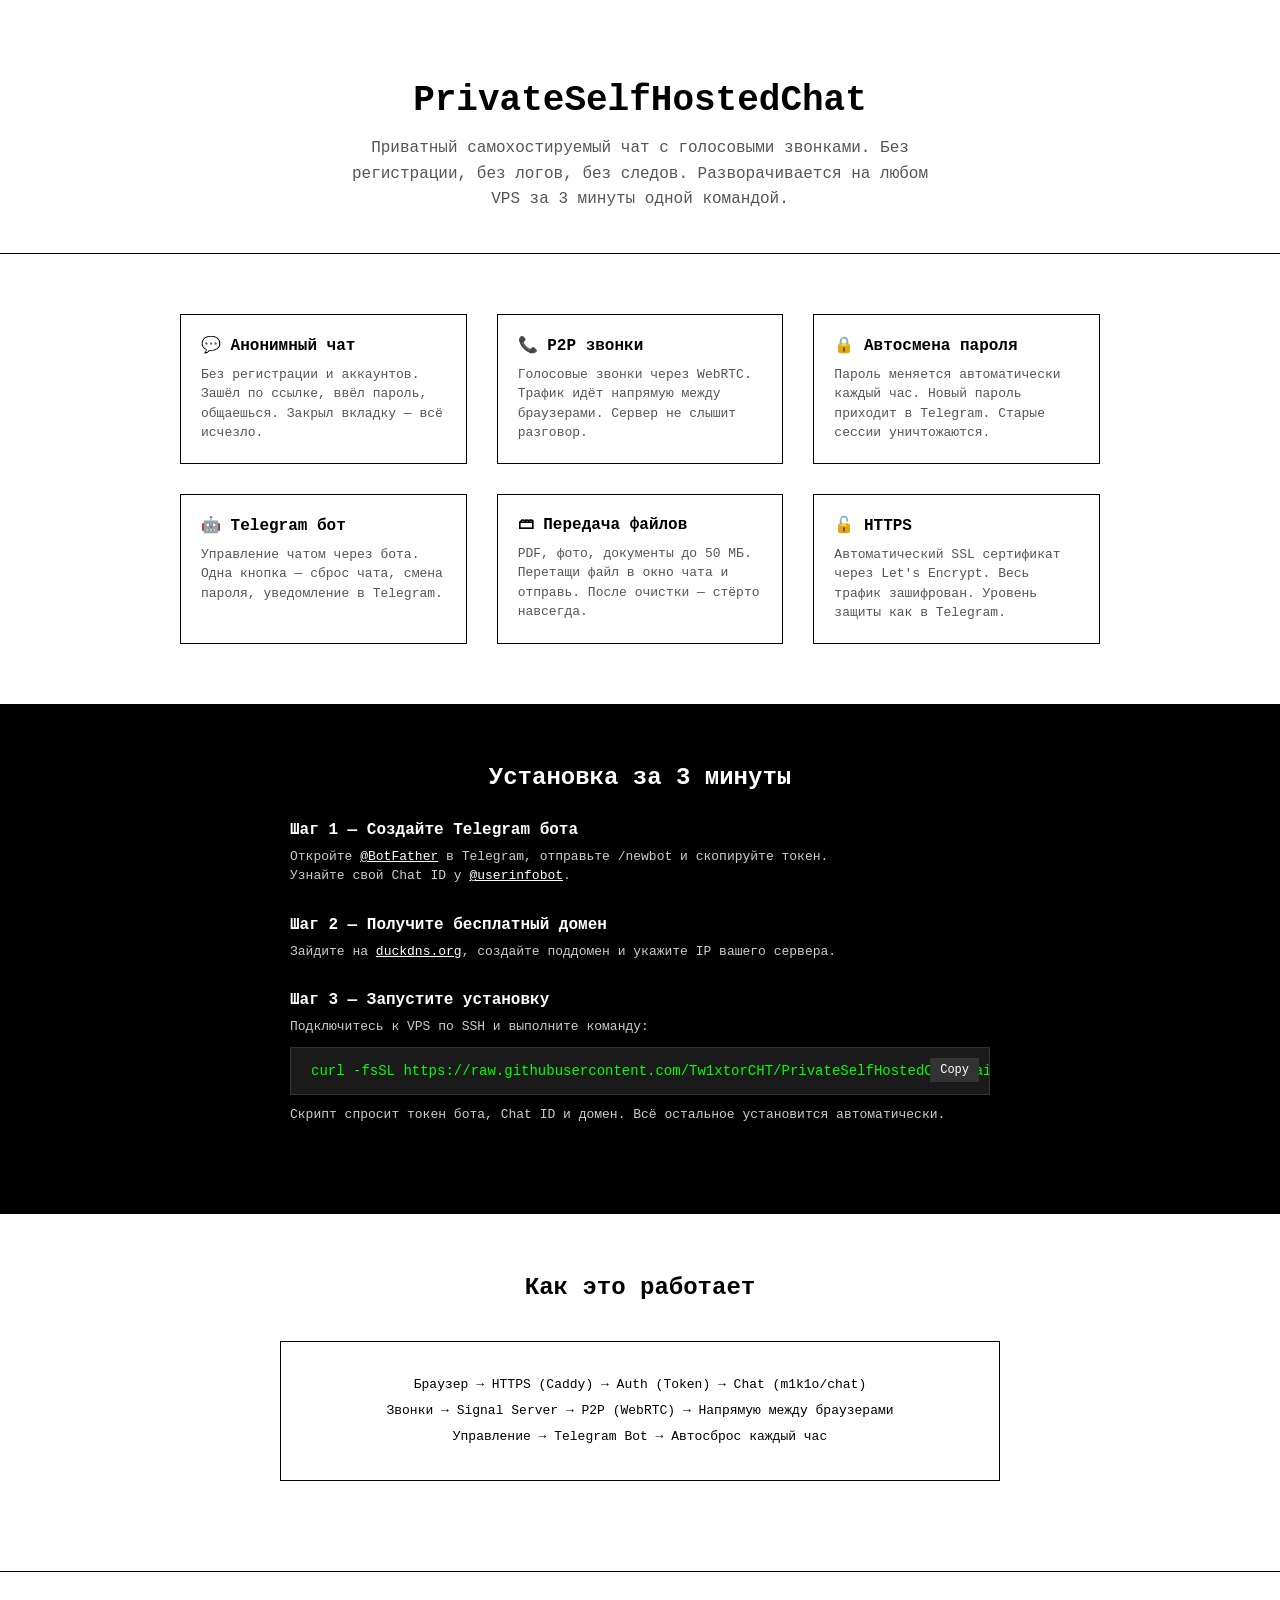
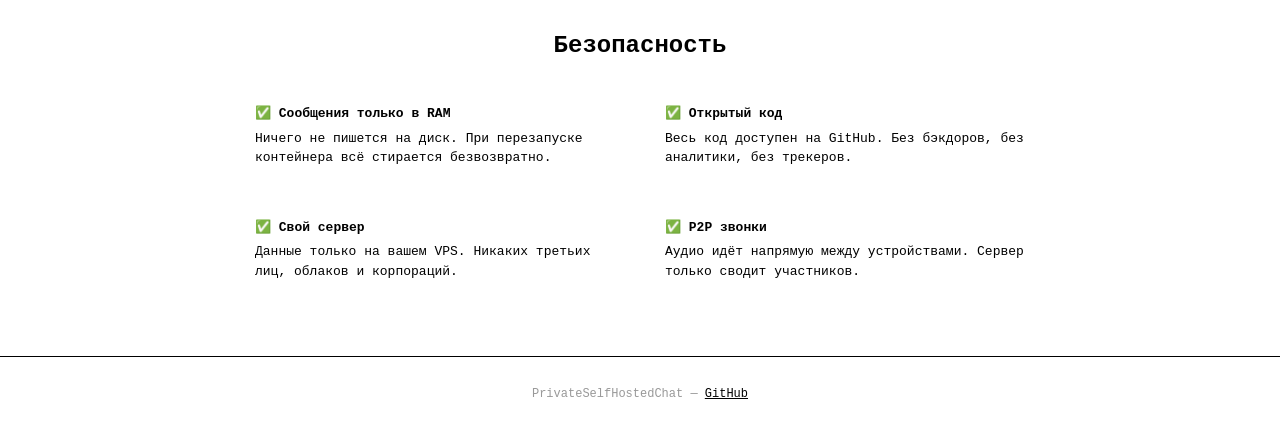
==== docs/index.html @ 5aeb1c67 "Initial release: private self-hosted chat with voice calls and Telegram bot" ====
<!DOCTYPE html>
<html lang="ru">
<head>
    <meta charset="utf-8">
    <meta name="viewport" content="width=device-width, initial-scale=1.0">
    <title>PrivateSelfHostedChat</title>
    <style>
        * { margin: 0; padding: 0; box-sizing: border-box; }
        body { font-family: 'Courier New', Monospace; background: #fff; color: #000; }
        
        .hero { text-align: center; padding: 80px 20px 40px; border-bottom: 1px solid #000; }
        .hero h1 { font-size: 36px; margin-bottom: 15px; }
        .hero p { font-size: 16px; color: #555; max-width: 600px; margin: 0 auto; line-height: 1.6; }
        
        .features { display: grid; grid-template-columns: repeat(auto-fit, minmax(250px, 1fr)); gap: 30px; padding: 60px 40px; max-width: 1000px; margin: 0 auto; }
        .feature { padding: 20px; border: 1px solid #000; }
        .feature h3 { margin-bottom: 10px; font-size: 16px; }
        .feature p { font-size: 13px; color: #555; line-height: 1.5; }
        
        .install { text-align: center; padding: 60px 20px; background: #000; color: #fff; }
        .install h2 { margin-bottom: 30px; font-size: 24px; }
        
        .steps { max-width: 700px; margin: 0 auto; text-align: left; }
        .step { margin-bottom: 30px; }
        .step h3 { margin-bottom: 8px; font-size: 16px; }
        .step p { font-size: 13px; color: #ccc; line-height: 1.5; margin-bottom: 10px; }
        .step a { color: #fff; }
        
        .cmd { background: #1a1a1a; border: 1px solid #333; padding: 15px 20px; font-family: monospace; font-size: 14px; color: #0f0; position: relative; margin-top: 10px; overflow-x: auto; white-space: nowrap; }
        .cmd .copy-btn { position: absolute; right: 10px; top: 10px; background: #333; color: #fff; border: none; padding: 5px 10px; cursor: pointer; font-family: monospace; font-size: 12px; }
        .cmd .copy-btn:hover { background: #555; }
        
        .how { padding: 60px 40px; max-width: 800px; margin: 0 auto; }
        .how h2 { text-align: center; margin-bottom: 40px; font-size: 24px; }
        .schema { text-align: center; padding: 30px; border: 1px solid #000; margin-bottom: 30px; font-size: 13px; line-height: 2; }
        
        .security { padding: 60px 40px; border-top: 1px solid #000; }
        .security h2 { text-align: center; margin-bottom: 30px; font-size: 24px; }
        .sec-grid { display: grid; grid-template-columns: repeat(auto-fit, minmax(300px, 1fr)); gap: 20px; max-width: 800px; margin: 0 auto; }
        .sec-item { padding: 15px; font-size: 13px; line-height: 1.5; }
        .sec-item strong { display: block; margin-bottom: 5px; }
        
        .footer { text-align: center; padding: 30px; border-top: 1px solid #000; font-size: 12px; color: #999; }
        .footer a { color: #000; }
    </style>
</head>
<body>

<div class="hero">
    <h1>PrivateSelfHostedChat</h1>
    <p>Приватный самохостируемый чат с голосовыми звонками. Без регистрации, без логов, без следов. Разворачивается на любом VPS за 3 минуты одной командой.</p>
</div>

<div class="features">
    <div class="feature">
        <h3>&#128172; Анонимный чат</h3>
        <p>Без регистрации и аккаунтов. Зашёл по ссылке, ввёл пароль, общаешься. Закрыл вкладку — всё исчезло.</p>
    </div>
    <div class="feature">
        <h3>&#128222; P2P звонки</h3>
        <p>Голосовые звонки через WebRTC. Трафик идёт напрямую между браузерами. Сервер не слышит разговор.</p>
    </div>
    <div class="feature">
        <h3>&#128274; Автосмена пароля</h3>
        <p>Пароль меняется автоматически каждый час. Новый пароль приходит в Telegram. Старые сессии уничтожаются.</p>
    </div>
    <div class="feature">
        <h3>&#129302; Telegram бот</h3>
        <p>Управление чатом через бота. Одна кнопка — сброс чата, смена пароля, уведомление в Telegram.</p>
    </div>
    <div class="feature">
        <h3>&#128451; Передача файлов</h3>
        <p>PDF, фото, документы до 50 МБ. Перетащи файл в окно чата и отправь. После очистки — стёрто навсегда.</p>
    </div>
    <div class="feature">
        <h3>&#128275; HTTPS</h3>
        <p>Автоматический SSL сертификат через Let's Encrypt. Весь трафик зашифрован. Уровень защиты как в Telegram.</p>
    </div>
</div>

<div class="install">
    <h2>Установка за 3 минуты</h2>
    <div class="steps">
        <div class="step">
            <h3>Шаг 1 — Создайте Telegram бота</h3>
            <p>Откройте <a href="https://t.me/BotFather" target="_blank">@BotFather</a> в Telegram, отправьте /newbot и скопируйте токен.<br>
            Узнайте свой Chat ID у <a href="https://t.me/userinfobot" target="_blank">@userinfobot</a>.</p>
        </div>
        <div class="step">
            <h3>Шаг 2 — Получите бесплатный домен</h3>
            <p>Зайдите на <a href="https://www.duckdns.org" target="_blank">duckdns.org</a>, создайте поддомен и укажите IP вашего сервера.</p>
        </div>
        <div class="step">
            <h3>Шаг 3 — Запустите установку</h3>
            <p>Подключитесь к VPS по SSH и выполните команду:</p>
            <div class="cmd">
                <span id="install-cmd">curl -fsSL https://raw.githubusercontent.com/Tw1xtorCHT/PrivateSelfHostedChat/main/install.sh | bash</span>
                <button class="copy-btn" onclick="copyCmd()">Copy</button>
            </div>
            <p style="margin-top: 10px;">Скрипт спросит токен бота, Chat ID и домен. Всё остальное установится автоматически.</p>
        </div>
    </div>
</div>

<div class="how">
    <h2>Как это работает</h2>
    <div class="schema">
        Браузер &rarr; HTTPS (Caddy) &rarr; Auth (Token) &rarr; Chat (m1k1o/chat)<br>
        Звонки &rarr; Signal Server &rarr; P2P (WebRTC) &rarr; Напрямую между браузерами<br>
        Управление &rarr; Telegram Bot &rarr; Автосброс каждый час
    </div>
</div>

<div class="security">
    <h2>Безопасность</h2>
    <div class="sec-grid">
        <div class="sec-item">
            <strong>&#9989; Сообщения только в RAM</strong>
            Ничего не пишется на диск. При перезапуске контейнера всё стирается безвозвратно.
        </div>
        <div class="sec-item">
            <strong>&#9989; Открытый код</strong>
            Весь код доступен на GitHub. Без бэкдоров, без аналитики, без трекеров.
        </div>
        <div class="sec-item">
            <strong>&#9989; Свой сервер</strong>
            Данные только на вашем VPS. Никаких третьих лиц, облаков и корпораций.
        </div>
        <div class="sec-item">
            <strong>&#9989; P2P звонки</strong>
            Аудио идёт напрямую между устройствами. Сервер только сводит участников.
        </div>
    </div>
</div>

<div class="footer">
    <p>PrivateSelfHostedChat &mdash; <a href="https://github.com/Tw1xtorCHT/PrivateSelfHostedChat" target="_blank">GitHub</a></p>
</div>

<script>
function copyCmd() {
    const text = document.getElementById('install-cmd').innerText;
    navigator.clipboard.writeText(text);
    document.querySelector('.copy-btn').innerText = 'Copied!';
    setTimeout(() => document.querySelector('.copy-btn').innerText = 'Copy', 2000);
}
</script>

</body>
</html>
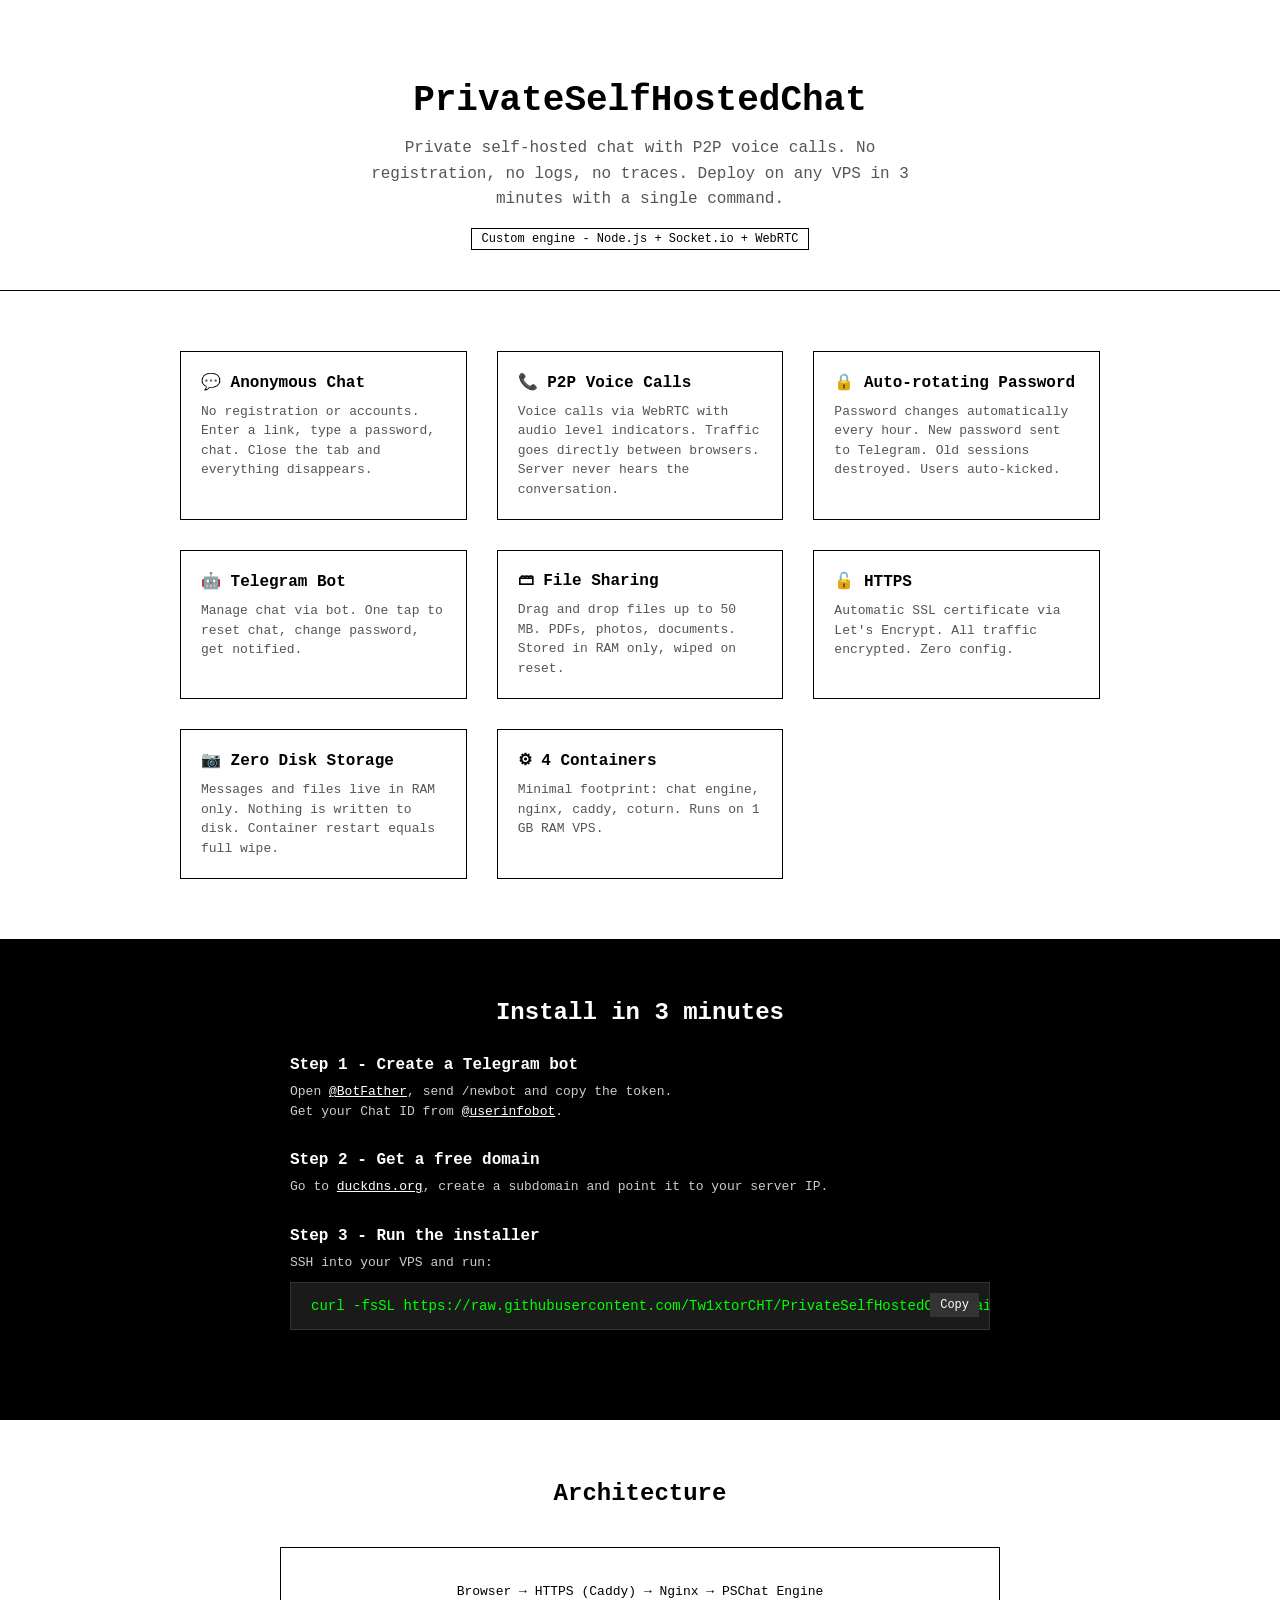
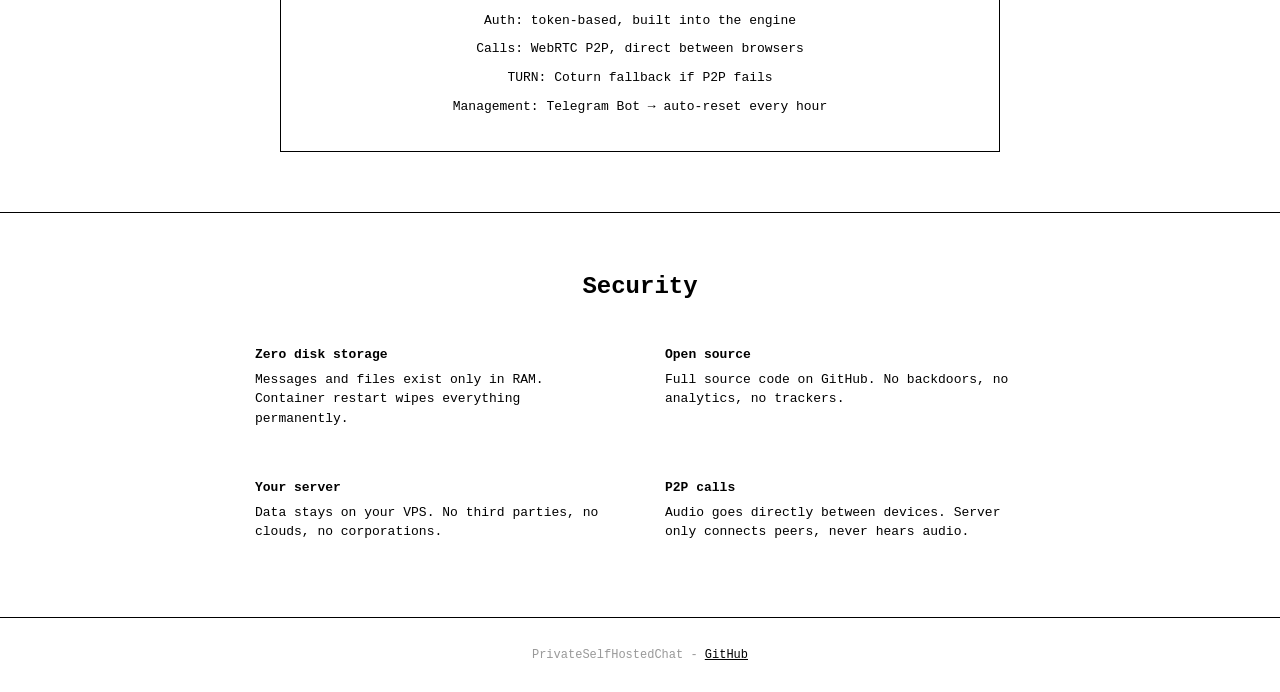
==== commit 76296a54: "v2: update landing page for custom engine" ====
--- a/docs/index.html
+++ b/docs/index.html
@@ -1,5 +1,5 @@
 <!DOCTYPE html>
-<html lang="ru">
+<html lang="en">
 <head>
     <meta charset="utf-8">
     <meta name="viewport" content="width=device-width, initial-scale=1.0">
@@ -7,39 +7,32 @@
     <style>
         * { margin: 0; padding: 0; box-sizing: border-box; }
         body { font-family: 'Courier New', Monospace; background: #fff; color: #000; }
-        
         .hero { text-align: center; padding: 80px 20px 40px; border-bottom: 1px solid #000; }
         .hero h1 { font-size: 36px; margin-bottom: 15px; }
         .hero p { font-size: 16px; color: #555; max-width: 600px; margin: 0 auto; line-height: 1.6; }
-        
+        .hero .tag { display: inline-block; font-size: 12px; border: 1px solid #000; padding: 3px 10px; margin-top: 15px; }
         .features { display: grid; grid-template-columns: repeat(auto-fit, minmax(250px, 1fr)); gap: 30px; padding: 60px 40px; max-width: 1000px; margin: 0 auto; }
         .feature { padding: 20px; border: 1px solid #000; }
         .feature h3 { margin-bottom: 10px; font-size: 16px; }
         .feature p { font-size: 13px; color: #555; line-height: 1.5; }
-        
         .install { text-align: center; padding: 60px 20px; background: #000; color: #fff; }
         .install h2 { margin-bottom: 30px; font-size: 24px; }
-        
         .steps { max-width: 700px; margin: 0 auto; text-align: left; }
         .step { margin-bottom: 30px; }
         .step h3 { margin-bottom: 8px; font-size: 16px; }
         .step p { font-size: 13px; color: #ccc; line-height: 1.5; margin-bottom: 10px; }
         .step a { color: #fff; }
-        
         .cmd { background: #1a1a1a; border: 1px solid #333; padding: 15px 20px; font-family: monospace; font-size: 14px; color: #0f0; position: relative; margin-top: 10px; overflow-x: auto; white-space: nowrap; }
         .cmd .copy-btn { position: absolute; right: 10px; top: 10px; background: #333; color: #fff; border: none; padding: 5px 10px; cursor: pointer; font-family: monospace; font-size: 12px; }
         .cmd .copy-btn:hover { background: #555; }
-        
-        .how { padding: 60px 40px; max-width: 800px; margin: 0 auto; }
-        .how h2 { text-align: center; margin-bottom: 40px; font-size: 24px; }
-        .schema { text-align: center; padding: 30px; border: 1px solid #000; margin-bottom: 30px; font-size: 13px; line-height: 2; }
-        
+        .arch { padding: 60px 40px; max-width: 800px; margin: 0 auto; }
+        .arch h2 { text-align: center; margin-bottom: 40px; font-size: 24px; }
+        .schema { text-align: center; padding: 30px; border: 1px solid #000; font-size: 13px; line-height: 2.2; }
         .security { padding: 60px 40px; border-top: 1px solid #000; }
         .security h2 { text-align: center; margin-bottom: 30px; font-size: 24px; }
         .sec-grid { display: grid; grid-template-columns: repeat(auto-fit, minmax(300px, 1fr)); gap: 20px; max-width: 800px; margin: 0 auto; }
         .sec-item { padding: 15px; font-size: 13px; line-height: 1.5; }
         .sec-item strong { display: block; margin-bottom: 5px; }
-        
         .footer { text-align: center; padding: 30px; border-top: 1px solid #000; font-size: 12px; color: #999; }
         .footer a { color: #000; }
     </style>
@@ -48,101 +41,110 @@
 
 <div class="hero">
     <h1>PrivateSelfHostedChat</h1>
-    <p>Приватный самохостируемый чат с голосовыми звонками. Без регистрации, без логов, без следов. Разворачивается на любом VPS за 3 минуты одной командой.</p>
+    <p>Private self-hosted chat with P2P voice calls. No registration, no logs, no traces. Deploy on any VPS in 3 minutes with a single command.</p>
+    <div class="tag">Custom engine - Node.js + Socket.io + WebRTC</div>
 </div>
 
 <div class="features">
     <div class="feature">
-        <h3>&#128172; Анонимный чат</h3>
-        <p>Без регистрации и аккаунтов. Зашёл по ссылке, ввёл пароль, общаешься. Закрыл вкладку — всё исчезло.</p>
+        <h3>&#128172; Anonymous Chat</h3>
+        <p>No registration or accounts. Enter a link, type a password, chat. Close the tab and everything disappears.</p>
     </div>
     <div class="feature">
-        <h3>&#128222; P2P звонки</h3>
-        <p>Голосовые звонки через WebRTC. Трафик идёт напрямую между браузерами. Сервер не слышит разговор.</p>
+        <h3>&#128222; P2P Voice Calls</h3>
+        <p>Voice calls via WebRTC with audio level indicators. Traffic goes directly between browsers. Server never hears the conversation.</p>
     </div>
     <div class="feature">
-        <h3>&#128274; Автосмена пароля</h3>
-        <p>Пароль меняется автоматически каждый час. Новый пароль приходит в Telegram. Старые сессии уничтожаются.</p>
+        <h3>&#128274; Auto-rotating Password</h3>
+        <p>Password changes automatically every hour. New password sent to Telegram. Old sessions destroyed. Users auto-kicked.</p>
     </div>
     <div class="feature">
-        <h3>&#129302; Telegram бот</h3>
-        <p>Управление чатом через бота. Одна кнопка — сброс чата, смена пароля, уведомление в Telegram.</p>
+        <h3>&#129302; Telegram Bot</h3>
+        <p>Manage chat via bot. One tap to reset chat, change password, get notified.</p>
     </div>
     <div class="feature">
-        <h3>&#128451; Передача файлов</h3>
-        <p>PDF, фото, документы до 50 МБ. Перетащи файл в окно чата и отправь. После очистки — стёрто навсегда.</p>
+        <h3>&#128451; File Sharing</h3>
+        <p>Drag and drop files up to 50 MB. PDFs, photos, documents. Stored in RAM only, wiped on reset.</p>
     </div>
     <div class="feature">
         <h3>&#128275; HTTPS</h3>
-        <p>Автоматический SSL сертификат через Let's Encrypt. Весь трафик зашифрован. Уровень защиты как в Telegram.</p>
+        <p>Automatic SSL certificate via Let's Encrypt. All traffic encrypted. Zero config.</p>
+    </div>
+    <div class="feature">
+        <h3>&#128247; Zero Disk Storage</h3>
+        <p>Messages and files live in RAM only. Nothing is written to disk. Container restart equals full wipe.</p>
+    </div>
+    <div class="feature">
+        <h3>&#9881; 4 Containers</h3>
+        <p>Minimal footprint: chat engine, nginx, caddy, coturn. Runs on 1 GB RAM VPS.</p>
     </div>
 </div>
 
 <div class="install">
-    <h2>Установка за 3 минуты</h2>
+    <h2>Install in 3 minutes</h2>
     <div class="steps">
         <div class="step">
-            <h3>Шаг 1 — Создайте Telegram бота</h3>
-            <p>Откройте <a href="https://t.me/BotFather" target="_blank">@BotFather</a> в Telegram, отправьте /newbot и скопируйте токен.<br>
-            Узнайте свой Chat ID у <a href="https://t.me/userinfobot" target="_blank">@userinfobot</a>.</p>
+            <h3>Step 1 - Create a Telegram bot</h3>
+            <p>Open <a href="https://t.me/BotFather" target="_blank">@BotFather</a>, send /newbot and copy the token.<br>
+            Get your Chat ID from <a href="https://t.me/userinfobot" target="_blank">@userinfobot</a>.</p>
         </div>
         <div class="step">
-            <h3>Шаг 2 — Получите бесплатный домен</h3>
-            <p>Зайдите на <a href="https://www.duckdns.org" target="_blank">duckdns.org</a>, создайте поддомен и укажите IP вашего сервера.</p>
+            <h3>Step 2 - Get a free domain</h3>
+            <p>Go to <a href="https://www.duckdns.org" target="_blank">duckdns.org</a>, create a subdomain and point it to your server IP.</p>
         </div>
         <div class="step">
-            <h3>Шаг 3 — Запустите установку</h3>
-            <p>Подключитесь к VPS по SSH и выполните команду:</p>
+            <h3>Step 3 - Run the installer</h3>
+            <p>SSH into your VPS and run:</p>
             <div class="cmd">
                 <span id="install-cmd">curl -fsSL https://raw.githubusercontent.com/Tw1xtorCHT/PrivateSelfHostedChat/main/install.sh | bash</span>
                 <button class="copy-btn" onclick="copyCmd()">Copy</button>
             </div>
-            <p style="margin-top: 10px;">Скрипт спросит токен бота, Chat ID и домен. Всё остальное установится автоматически.</p>
         </div>
     </div>
 </div>
 
-<div class="how">
-    <h2>Как это работает</h2>
+<div class="arch">
+    <h2>Architecture</h2>
     <div class="schema">
-        Браузер &rarr; HTTPS (Caddy) &rarr; Auth (Token) &rarr; Chat (m1k1o/chat)<br>
-        Звонки &rarr; Signal Server &rarr; P2P (WebRTC) &rarr; Напрямую между браузерами<br>
-        Управление &rarr; Telegram Bot &rarr; Автосброс каждый час
+        Browser &rarr; HTTPS (Caddy) &rarr; Nginx &rarr; PSChat Engine<br>
+        Auth: token-based, built into the engine<br>
+        Calls: WebRTC P2P, direct between browsers<br>
+        TURN: Coturn fallback if P2P fails<br>
+        Management: Telegram Bot &rarr; auto-reset every hour
     </div>
 </div>
 
 <div class="security">
-    <h2>Безопасность</h2>
+    <h2>Security</h2>
     <div class="sec-grid">
         <div class="sec-item">
-            <strong>&#9989; Сообщения только в RAM</strong>
-            Ничего не пишется на диск. При перезапуске контейнера всё стирается безвозвратно.
+            <strong>Zero disk storage</strong>
+            Messages and files exist only in RAM. Container restart wipes everything permanently.
         </div>
         <div class="sec-item">
-            <strong>&#9989; Открытый код</strong>
-            Весь код доступен на GitHub. Без бэкдоров, без аналитики, без трекеров.
+            <strong>Open source</strong>
+            Full source code on GitHub. No backdoors, no analytics, no trackers.
         </div>
         <div class="sec-item">
-            <strong>&#9989; Свой сервер</strong>
-            Данные только на вашем VPS. Никаких третьих лиц, облаков и корпораций.
+            <strong>Your server</strong>
+            Data stays on your VPS. No third parties, no clouds, no corporations.
         </div>
         <div class="sec-item">
-            <strong>&#9989; P2P звонки</strong>
-            Аудио идёт напрямую между устройствами. Сервер только сводит участников.
+            <strong>P2P calls</strong>
+            Audio goes directly between devices. Server only connects peers, never hears audio.
         </div>
     </div>
 </div>
 
 <div class="footer">
-    <p>PrivateSelfHostedChat &mdash; <a href="https://github.com/Tw1xtorCHT/PrivateSelfHostedChat" target="_blank">GitHub</a></p>
+    <p>PrivateSelfHostedChat - <a href="https://github.com/Tw1xtorCHT/PrivateSelfHostedChat" target="_blank">GitHub</a></p>
 </div>
 
 <script>
 function copyCmd() {
-    const text = document.getElementById('install-cmd').innerText;
-    navigator.clipboard.writeText(text);
+    navigator.clipboard.writeText(document.getElementById('install-cmd').innerText);
     document.querySelector('.copy-btn').innerText = 'Copied!';
-    setTimeout(() => document.querySelector('.copy-btn').innerText = 'Copy', 2000);
+    setTimeout(function(){ document.querySelector('.copy-btn').innerText = 'Copy' }, 2000);
 }
 </script>
 
